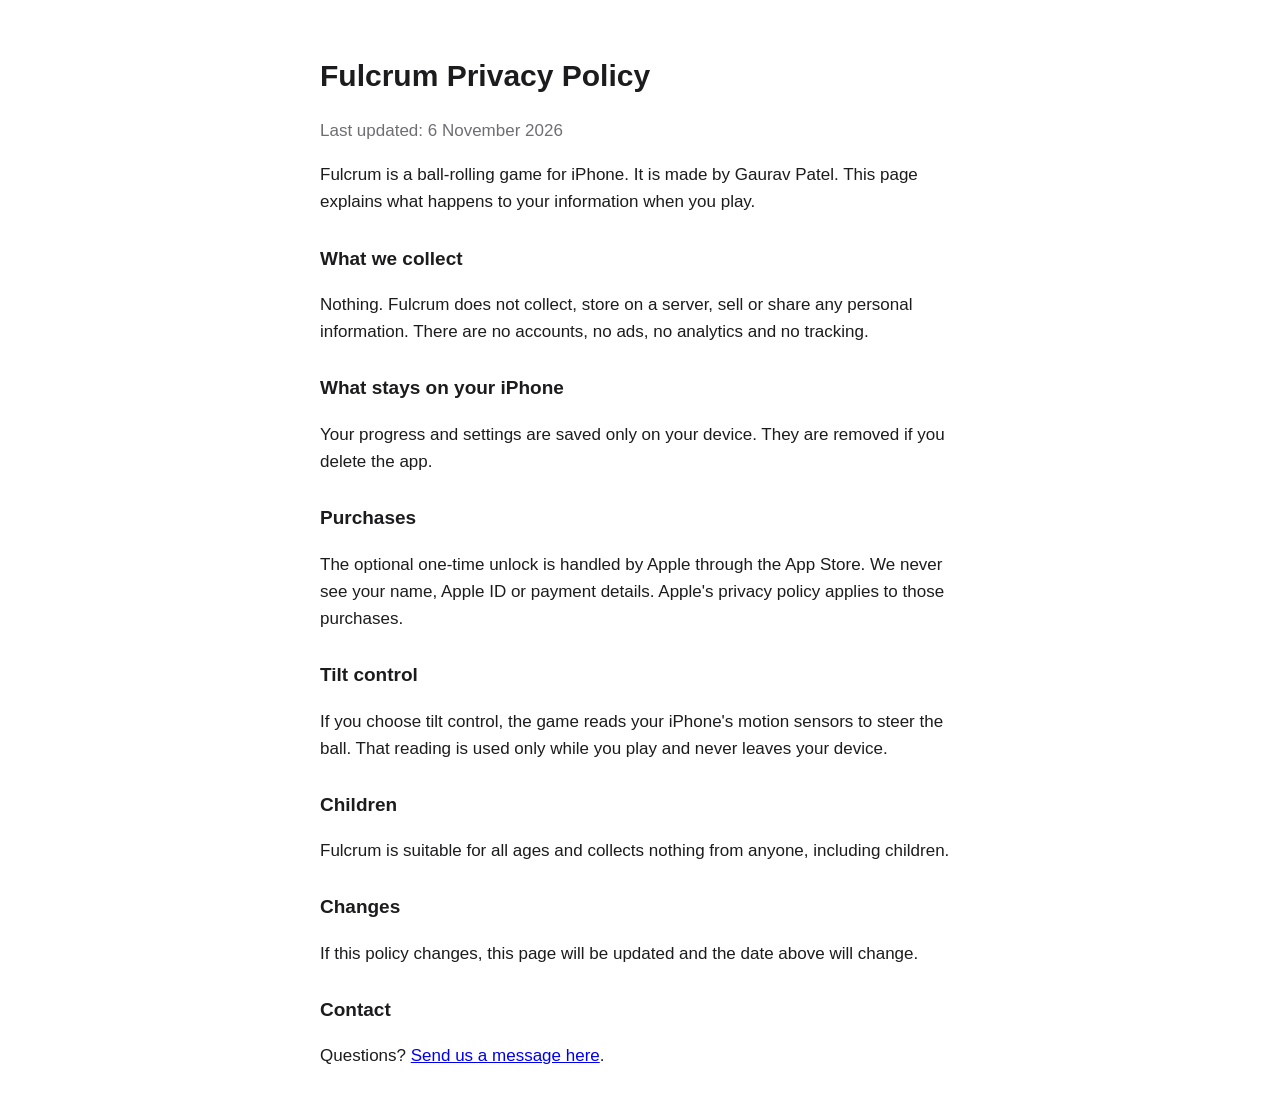
==== privacy-policy.html @ e1edb0e1 "Add files via upload" ====
<!doctype html>
<html lang="en">
<head>
<meta charset="utf-8">
<meta name="viewport" content="width=device-width, initial-scale=1">
<title>Fulcrum Privacy Policy</title>
<style>
  body { font: 17px/1.6 -apple-system, BlinkMacSystemFont, "Segoe UI", sans-serif; max-width: 640px; margin: 0 auto; padding: 32px 16px; color: #1c1c1e; background: #fff; }
  h1 { font-size: 30px; margin-bottom: 4px; } h2 { font-size: 19px; margin-top: 28px; } .date { color: #6e6e73; }
</style>
</head>
<body>
<h1>Fulcrum Privacy Policy</h1>
<p class="date">Last updated: 6 November 2026</p>
<p>Fulcrum is a ball-rolling game for iPhone. It is made by Gaurav Patel. This page explains what happens to your information when you play.</p>
<h2>What we collect</h2>
<p>Nothing. Fulcrum does not collect, store on a server, sell or share any personal information. There are no accounts, no ads, no analytics and no tracking.</p>
<h2>What stays on your iPhone</h2>
<p>Your progress and settings are saved only on your device. They are removed if you delete the app.</p>
<h2>Purchases</h2>
<p>The optional one-time unlock is handled by Apple through the App Store. We never see your name, Apple ID or payment details. Apple's privacy policy applies to those purchases.</p>
<h2>Tilt control</h2>
<p>If you choose tilt control, the game reads your iPhone's motion sensors to steer the ball. That reading is used only while you play and never leaves your device.</p>
<h2>Children</h2>
<p>Fulcrum is suitable for all ages and collects nothing from anyone, including children.</p>
<h2>Changes</h2>
<p>If this policy changes, this page will be updated and the date above will change.</p>
<h2>Contact</h2>
<p>Questions? <a href="https://github.com/Snarly01/fulcrum-site/issues">Send us a message here</a>.</p>
</body>
</html>
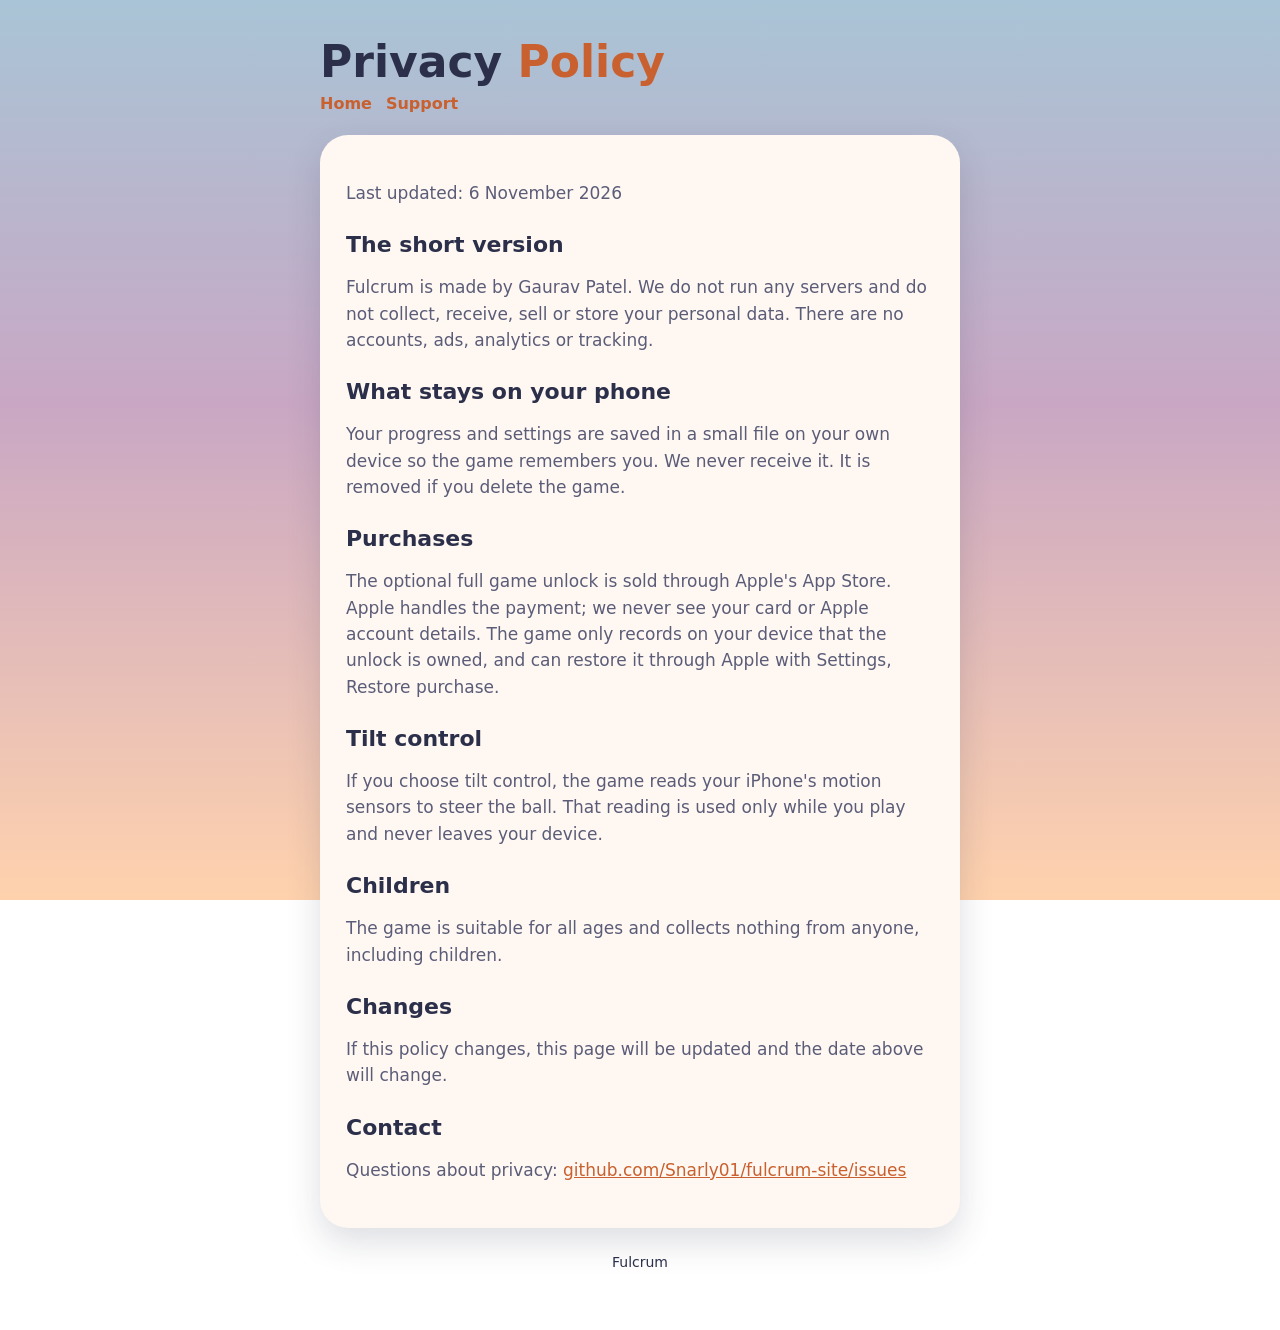
==== commit b3f66d1f: "Add files via upload" ====
--- a/privacy-policy.html
+++ b/privacy-policy.html
@@ -1,31 +1,25 @@
 <!doctype html>
-<html lang="en">
-<head>
-<meta charset="utf-8">
-<meta name="viewport" content="width=device-width, initial-scale=1">
-<title>Fulcrum Privacy Policy</title>
-<style>
-  body { font: 17px/1.6 -apple-system, BlinkMacSystemFont, "Segoe UI", sans-serif; max-width: 640px; margin: 0 auto; padding: 32px 16px; color: #1c1c1e; background: #fff; }
-  h1 { font-size: 30px; margin-bottom: 4px; } h2 { font-size: 19px; margin-top: 28px; } .date { color: #6e6e73; }
-</style>
-</head>
-<body>
-<h1>Fulcrum Privacy Policy</h1>
-<p class="date">Last updated: 6 November 2026</p>
-<p>Fulcrum is a ball-rolling game for iPhone. It is made by Gaurav Patel. This page explains what happens to your information when you play.</p>
-<h2>What we collect</h2>
-<p>Nothing. Fulcrum does not collect, store on a server, sell or share any personal information. There are no accounts, no ads, no analytics and no tracking.</p>
-<h2>What stays on your iPhone</h2>
-<p>Your progress and settings are saved only on your device. They are removed if you delete the app.</p>
+<html lang="en"><head><meta charset="utf-8"><meta name="viewport" content="width=device-width,initial-scale=1">
+<title>Fulcrum: Privacy Policy</title><meta name="description" content="Fulcrum's privacy policy."><link rel="stylesheet" href="style.css"></head>
+<body><main>
+<h1>Privacy <span>Policy</span></h1>
+<nav><a href="index.html">Home</a><a href="support.html">Support</a></nav>
+<div class="card">
+<p>Last updated: 6 November 2026</p>
+<h2>The short version</h2>
+<p>Fulcrum is made by Gaurav Patel. We do not run any servers and do not collect, receive, sell or store your personal data. There are no accounts, ads, analytics or tracking.</p>
+<h2>What stays on your phone</h2>
+<p>Your progress and settings are saved in a small file on your own device so the game remembers you. We never receive it. It is removed if you delete the game.</p>
 <h2>Purchases</h2>
-<p>The optional one-time unlock is handled by Apple through the App Store. We never see your name, Apple ID or payment details. Apple's privacy policy applies to those purchases.</p>
+<p>The optional full game unlock is sold through Apple's App Store. Apple handles the payment; we never see your card or Apple account details. The game only records on your device that the unlock is owned, and can restore it through Apple with Settings, Restore purchase.</p>
 <h2>Tilt control</h2>
 <p>If you choose tilt control, the game reads your iPhone's motion sensors to steer the ball. That reading is used only while you play and never leaves your device.</p>
 <h2>Children</h2>
-<p>Fulcrum is suitable for all ages and collects nothing from anyone, including children.</p>
+<p>The game is suitable for all ages and collects nothing from anyone, including children.</p>
 <h2>Changes</h2>
 <p>If this policy changes, this page will be updated and the date above will change.</p>
 <h2>Contact</h2>
-<p>Questions? <a href="https://github.com/Snarly01/fulcrum-site/issues">Send us a message here</a>.</p>
-</body>
-</html>
+<p>Questions about privacy: <a href="https://github.com/Snarly01/fulcrum-site/issues">github.com/Snarly01/fulcrum-site/issues</a></p>
+</div>
+<footer>Fulcrum</footer>
+</main></body></html>
--- a/style.css
+++ b/style.css
@@ -0,0 +1,13 @@
+:root { --ink:#2b2f4a; --soft:#5b5c78; --card:#fff8f2; --dusk:#c9a7c4; --peach:#ffd2ad; --sky:#a9c4d6; --accent:#c9602f; }
+* { box-sizing: border-box; }
+body { margin:0; font-family: system-ui,-apple-system,sans-serif; color:var(--ink);
+  background: linear-gradient(var(--sky), var(--dusk) 45%, var(--peach)) fixed; min-height:100vh; }
+main { max-width: 680px; margin: 0 auto; padding: 40px 20px 60px; }
+.card { background: var(--card); border-radius: 28px; padding: 28px 26px; box-shadow: 0 14px 34px rgba(43,47,74,.16); margin-top: 22px; }
+h1 { font-size: 44px; margin: 0 0 4px; line-height: 1; } h1 span { color: var(--accent); }
+h2 { font-size: 22px; margin: 26px 0 6px; } h2:first-child { margin-top: 0; }
+p, li { font-size: 17px; line-height: 1.55; color: var(--soft); }
+a { color: var(--accent); } nav a { margin-right: 14px; font-weight: 700; text-decoration: none; }
+nav { margin-top: 10px; }
+.tag { font-size: 19px; color: var(--ink); margin: 6px 0 0; }
+footer { text-align: center; color: var(--ink); margin-top: 26px; font-size: 14px; }
